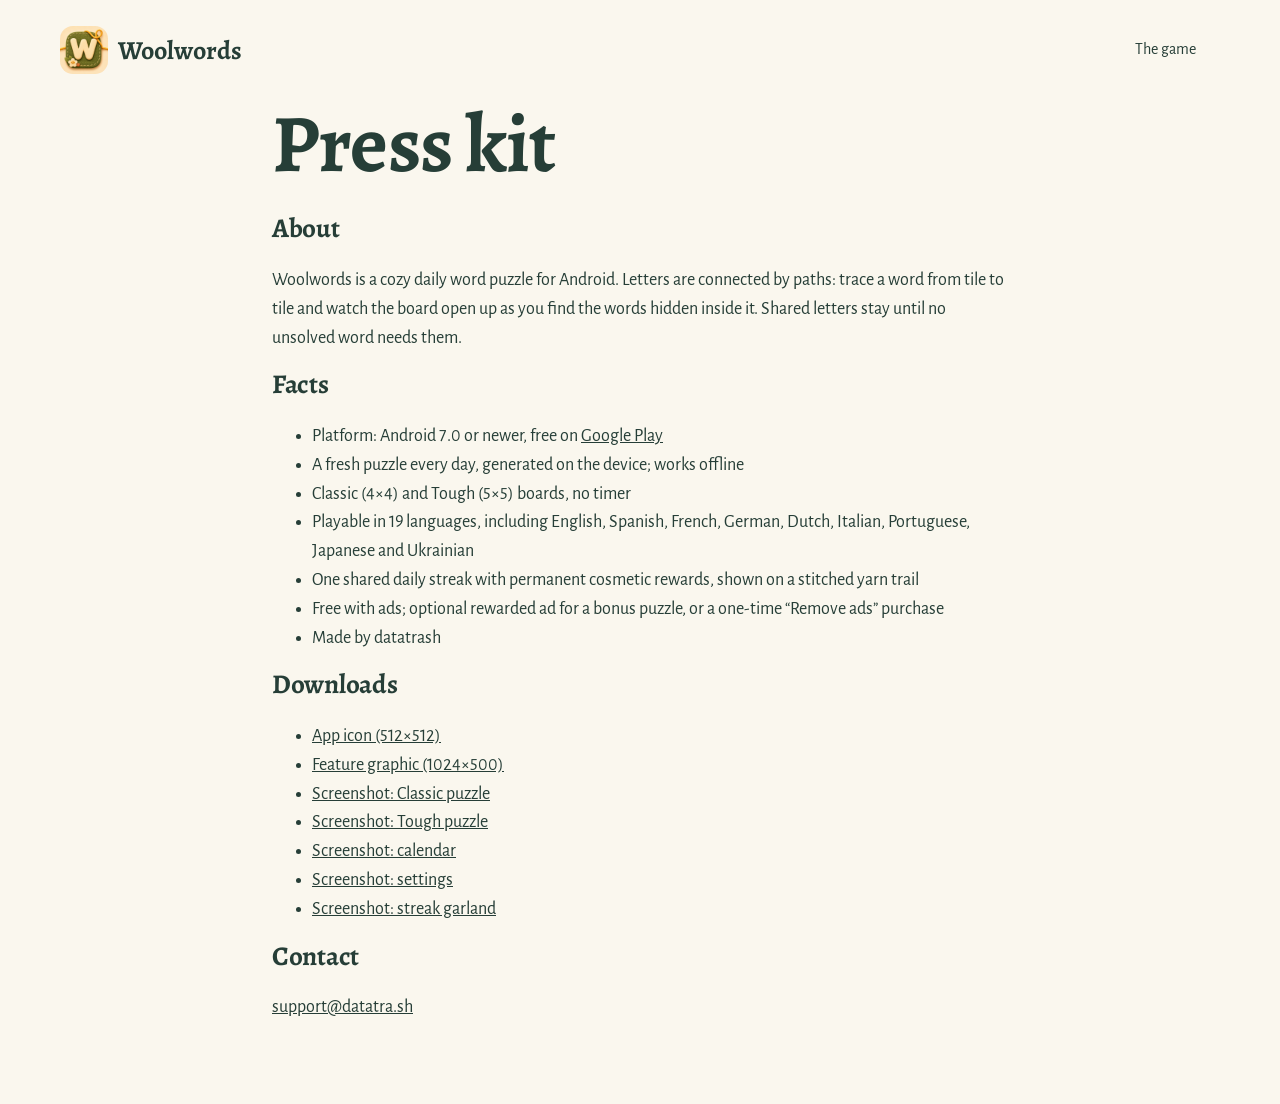
==== press/index.html @ 44db6ad4 "Add press kit page and Open Graph tags" ====
<!doctype html>
<html lang="en"><head><meta charset="utf-8"><meta name="viewport" content="width=device-width,initial-scale=1"><meta name="description" content="Press kit for Woolwords: a short description, facts, icon, feature graphic and screenshots."><meta name="theme-color" content="#f9f5e9"><meta property="og:type" content="website"><meta property="og:site_name" content="Woolwords"><meta property="og:title" content="Woolwords press kit"><meta property="og:description" content="Description, facts, icon, feature graphic and screenshots for Woolwords."><meta property="og:url" content="https://woolwords.datatra.sh/press/"><meta property="og:image" content="https://woolwords.datatra.sh/assets/og.png"><meta name="twitter:card" content="summary_large_image"><link rel="canonical" href="https://woolwords.datatra.sh/press/"><link rel="icon" href="/assets/icon.png?v=4"><link rel="stylesheet" href="/style.css?v=8"><title>Press kit — Woolwords</title></head><body><header class="wrap header"><a class="brand" href="/"><img src="/assets/icon.png?v=4" alt="" width="48" height="48"><span>Woolwords</span></a><nav aria-label="Main navigation"><a href="/">The game</a></nav></header>
<main class="wrap" style="max-width:46rem;padding-bottom:4rem">
<h1>Press kit</h1>
<h2>About</h2>
<p>Woolwords is a cozy daily word puzzle for Android. Letters are connected by paths: trace a word from tile to tile and watch the board open up as you find the words hidden inside it. Shared letters stay until no unsolved word needs them.</p>
<h2>Facts</h2>
<ul>
<li>Platform: Android 7.0 or newer, free on <a href="https://play.google.com/store/apps/details?id=sh.datatra.letterloom">Google Play</a></li>
<li>A fresh puzzle every day, generated on the device; works offline</li>
<li>Classic (4×4) and Tough (5×5) boards, no timer</li>
<li>Playable in 19 languages, including English, Spanish, French, German, Dutch, Italian, Portuguese, Japanese and Ukrainian</li>
<li>One shared daily streak with permanent cosmetic rewards, shown on a stitched yarn trail</li>
<li>Free with ads; optional rewarded ad for a bonus puzzle, or a one-time “Remove ads” purchase</li>
<li>Made by datatrash</li>
</ul>
<h2>Downloads</h2>
<ul>
<li><a href="/assets/press/icon-512.png">App icon (512×512)</a></li>
<li><a href="/assets/press/feature-graphic.png">Feature graphic (1024×500)</a></li>
<li><a href="/assets/press/screenshot-01-classic.png">Screenshot: Classic puzzle</a></li>
<li><a href="/assets/press/screenshot-02-tough.png">Screenshot: Tough puzzle</a></li>
<li><a href="/assets/press/screenshot-03-calendar.png">Screenshot: calendar</a></li>
<li><a href="/assets/press/screenshot-04-settings.png">Screenshot: settings</a></li>
<li><a href="/assets/press/screenshot-05-streak.png">Screenshot: streak garland</a></li>
</ul>
<h2>Contact</h2>
<p><a href="mailto:support@datatra.sh">support@datatra.sh</a></p>
</main></body></html>
---- style.css ----
@font-face{font-family:Alegreya;src:url('/assets/alegreya.ttf') format('truetype');font-weight:400 900;font-display:swap}
@font-face{font-family:'Alegreya Sans';src:url('/assets/alegreya-sans-regular.ttf') format('truetype');font-weight:400;font-display:swap}
@font-face{font-family:'Alegreya Sans';src:url('/assets/alegreya-sans-bold.ttf') format('truetype');font-weight:700;font-display:swap}

:root{--ink:#263e37;--muted:#5f7066;--accent:#a96e2c;--sage:#e8eee1;--paper:#faf7ee;--serif:Alegreya,'Hiragino Mincho ProN','Yu Mincho',Georgia,serif;--sans:'Alegreya Sans','Hiragino Sans','Yu Gothic',system-ui,sans-serif}
*{box-sizing:border-box}html{scroll-behavior:smooth}
body{margin:0;background:var(--paper);color:var(--ink);font:18px/1.6 var(--sans);font-variant-numeric:lining-nums}
a{color:inherit}a:focus-visible{outline:3px solid #a96e2c;outline-offset:5px}
.wrap{width:min(1160px,calc(100% - 64px));margin:auto}
h1,h2,h3,p{margin-top:0}
h1,h2,h3{font-family:var(--serif);font-weight:700;line-height:1.08;letter-spacing:-.01em}
h1 em,h2 em{font-style:italic;font-weight:500;color:var(--accent)}

.header{height:100px;display:flex;align-items:center;justify-content:space-between}
.brand{display:flex;align-items:center;gap:10px;text-decoration:none;font:700 26px var(--serif)}
.brand img{border-radius:13px}
nav{display:flex;align-items:center;gap:32px;font-size:16px}
nav a{text-decoration:none}nav a:hover{text-decoration:underline;text-underline-offset:5px}
.header nav{margin-left:auto;margin-right:24px}
.nav-contact{border:1px solid #b8c8b6;border-radius:30px;padding:9px 18px}

.hero{display:grid;grid-template-columns:1fr 1fr;align-items:center;min-height:600px;padding:20px 0 70px}
h1{font-size:clamp(54px,6.4vw,92px);margin:0 0 26px}
.hero-copy>p{font-size:21px;line-height:1.6;color:var(--muted);max-width:440px}
.hero-actions{display:flex;align-items:center;gap:25px;margin-top:32px}
.pill,.contact-button{display:inline-flex;align-items:center;background:#385b4b;color:#fff7e8;border-radius:40px;padding:14px 24px;font-size:16px;font-weight:700;text-decoration:none}
.text-link{font-size:16px;text-underline-offset:5px}
.hero-art{height:570px;position:relative;display:grid;place-items:center}
.art-blob{position:absolute;width:440px;height:440px;background:#dce8d4;border-radius:47% 53% 45% 55% / 54% 42% 58% 46%;transform:rotate(-12deg)}
.phone{position:relative;width:226px;border:8px solid #283e35;border-radius:34px;overflow:hidden;box-shadow:0 22px 50px #40594a35;transform:rotate(5deg);background:#fff}
.phone img{display:block;width:100%;height:auto}
.board-size{white-space:nowrap}

.how{padding:100px 0 110px;border-top:1px dashed #c9cfbb}
.section-intro{max-width:560px}
.section-intro h2,.mode-copy h2,.streak-copy h2{font-size:clamp(40px,5vw,62px);margin:0 0 18px}
.section-intro>p{color:var(--muted);font-size:20px}
.steps{display:grid;grid-template-columns:repeat(3,1fr);gap:48px;margin-top:56px;counter-reset:step}
.steps article{counter-increment:step}
.steps article::before{content:counter(step);display:block;font:italic 500 46px/1 var(--serif);color:var(--accent);margin-bottom:14px}
.steps h3{font-size:24px;margin-bottom:8px}
.steps p{color:var(--muted);margin:0}

.modes{background-color:var(--sage);background-image:repeating-linear-gradient(45deg,rgba(91,119,85,.035) 0,rgba(91,119,85,.035) 2px,transparent 2px,transparent 8px),repeating-linear-gradient(-45deg,rgba(255,255,255,.12) 0,rgba(255,255,255,.12) 2px,transparent 2px,transparent 8px);overflow:hidden}
.modes-inner{display:grid;grid-template-columns:1fr 1fr;align-items:center;min-height:620px;gap:65px}
.mode-art{height:570px;display:grid;place-items:center;position:relative}
.mode-ring{position:absolute;width:400px;height:400px;background:#d5e3ce;border-radius:50%}
.art-blob,.mode-ring{background-image:repeating-linear-gradient(45deg,rgba(91,119,85,.07) 0,rgba(91,119,85,.07) 2px,transparent 2px,transparent 9px),repeating-linear-gradient(-45deg,rgba(255,255,255,.18) 0,rgba(255,255,255,.18) 2px,transparent 2px,transparent 9px)}
.phone-dark{width:212px;transform:rotate(-7deg)}
.mode-copy>p{font-size:21px;color:var(--muted);max-width:460px}
.mode-copy>.mode-extra{font-size:17px;max-width:420px;border-left:2px solid #c9b59a;padding-left:18px;margin-top:28px}

.streaks{display:grid;grid-template-columns:1.1fr 1fr;gap:65px;align-items:center;padding:100px 0}
.streak-copy p{color:var(--muted);max-width:520px}
.streak-copy .streak-intro{font-size:21px;color:var(--ink)}
.streak-copy .s3{font-size:15px;margin:0}
.streak-art{position:relative;min-height:550px;display:grid;place-items:center}
.streak-halo{position:absolute;width:min(100%,390px);aspect-ratio:1;border-radius:50%;background:#f5e4c6;outline:1px dashed #bd9870;outline-offset:13px}
.streak-art .phone{width:235px;transform:rotate(3deg)}
.streak-milestones{display:flex;gap:10px;margin:28px 0 22px;flex-wrap:wrap}
.streak-milestones span{display:grid;place-items:center;width:38px;height:38px;border-radius:50%;background:#e5ecdd;font:700 14px var(--serif);color:#536f58}
.streak-milestones span:last-child{background:#f5e4c6;color:#8b592e}

.last{padding:80px 0 90px;display:flex;align-items:center;gap:30px;border-top:1px dashed #c9cfbb}
.last h2{font-size:clamp(36px,4vw,48px);margin-bottom:8px}
.last p{margin:0;color:var(--muted)}
.contact-button{margin-left:auto}

footer{border-top:1px solid #e8e7da}
.footer{min-height:110px;display:flex;align-items:center;gap:28px}
.footer .brand{font-size:22px}
.footer p{font-size:15px;color:#869187;margin:0}
.footer>div{margin-left:auto;display:flex;gap:25px;font-size:15px}
.footer a{text-decoration:none}

.language-select{max-width:190px;font:15px var(--sans);color:var(--ink);border:1px solid #b8c8b6;border-radius:25px;cursor:pointer;outline:1px dashed #8c9e87;outline-offset:-5px;background-color:var(--paper);background-image:repeating-linear-gradient(65deg,transparent 0 6px,#b8c8b612 6px 7px);padding:10px 14px}
.language-select:focus-visible{outline:2px solid #a96e2c;outline-offset:3px}

.eyebrow{font:italic 18px var(--serif);color:var(--accent)}
.policy{max-width:760px;margin:60px auto 100px;overflow-wrap:anywhere;hyphens:auto}
.policy h1{font-size:clamp(48px,6vw,70px);margin-top:10px}
.policy h2{font-size:28px;margin:42px 0 12px}
.policy p,.policy li{font-size:18px;line-height:1.7;color:#52695e}
.policy a{color:#8b592e}
.policy .updated{font-size:15px;color:#78877c}
.policy ul{padding-left:22px}

@media(max-width:760px){
  .wrap{width:min(100% - 36px,1160px)}
  .header{height:78px;gap:8px}
  .header nav{display:none}
  .header .language-select{max-width:calc(100% - 190px);min-width:0;font-size:14px}
  .hero{grid-template-columns:1fr;padding:30px 0 30px}
  .hero h1{font-size:56px}
  .hero-actions{flex-wrap:wrap;gap:16px 20px}
  .hero-art{height:440px}
  .art-blob{width:min(320px,80vw);height:min(320px,80vw)}
  .phone{width:175px;border-width:6px;border-radius:26px}
  .how{padding:70px 0}
  .steps{grid-template-columns:1fr;gap:32px;margin-top:40px}
  .modes-inner{grid-template-columns:1fr;gap:0;padding-bottom:65px}
  .mode-art{height:400px}
  .mode-ring{width:290px;height:290px}
  .phone-dark{width:165px}
  .streaks{grid-template-columns:1fr;padding:70px 0;gap:20px}
  .streak-art{min-height:445px}
  .streak-art .phone{width:190px}
  .streak-halo{width:min(85%,310px)}
  .streak-milestones{gap:7px}.streak-milestones span{width:34px;height:34px;font-size:13px}
  .last{padding:60px 0;flex-wrap:wrap}
  .contact-button{margin-left:0}
  .footer{align-items:flex-start;flex-direction:column;gap:12px;padding:30px 0}
  .footer>div{margin:5px 0 0}
  .policy{margin:40px auto 70px}
}
@media(prefers-reduced-motion:reduce){html{scroll-behavior:auto}}
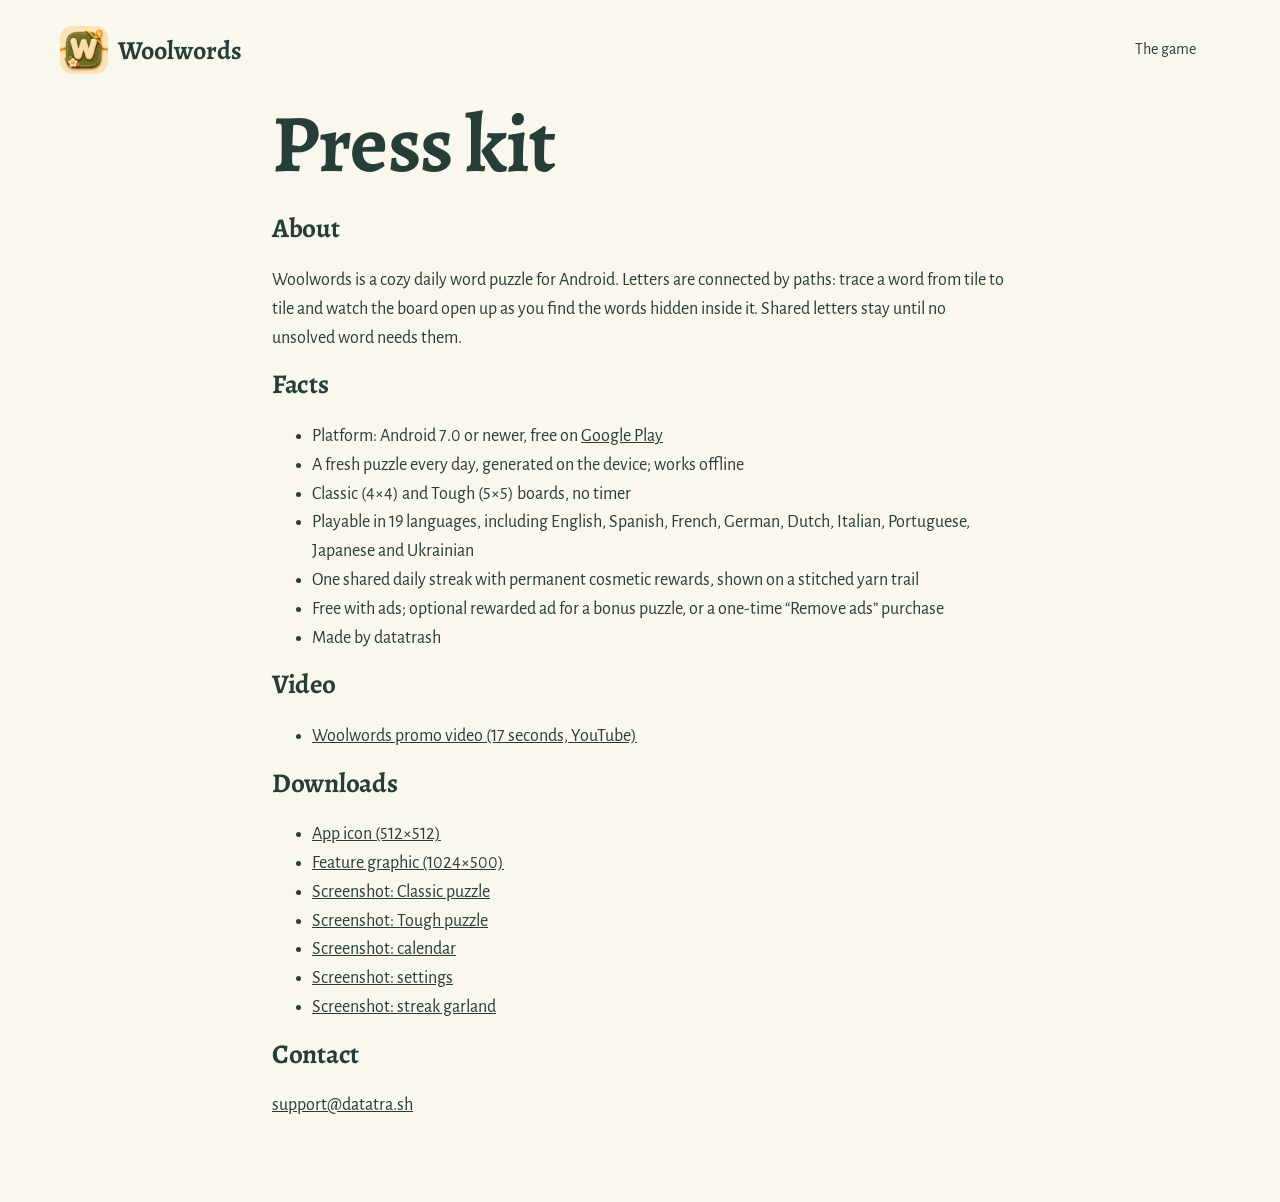
==== commit e10f94c2: "Add promo video link to the press kit" ====
--- a/press/index.html
+++ b/press/index.html
@@ -1,5 +1,5 @@
 <!doctype html>
-<html lang="en"><head><meta charset="utf-8"><meta name="viewport" content="width=device-width,initial-scale=1"><meta name="description" content="Press kit for Woolwords: a short description, facts, icon, feature graphic and screenshots."><meta name="theme-color" content="#f9f5e9"><meta property="og:type" content="website"><meta property="og:site_name" content="Woolwords"><meta property="og:title" content="Woolwords press kit"><meta property="og:description" content="Description, facts, icon, feature graphic and screenshots for Woolwords."><meta property="og:url" content="https://woolwords.datatra.sh/press/"><meta property="og:image" content="https://woolwords.datatra.sh/assets/og.png"><meta name="twitter:card" content="summary_large_image"><link rel="canonical" href="https://woolwords.datatra.sh/press/"><link rel="icon" href="/assets/icon.png?v=4"><link rel="stylesheet" href="/style.css?v=8"><title>Press kit — Woolwords</title></head><body><header class="wrap header"><a class="brand" href="/"><img src="/assets/icon.png?v=4" alt="" width="48" height="48"><span>Woolwords</span></a><nav aria-label="Main navigation"><a href="/">The game</a></nav></header>
+<html lang="en"><head><meta charset="utf-8"><meta name="viewport" content="width=device-width,initial-scale=1"><meta name="description" content="Press kit for Woolwords: a short description, facts, icon, feature graphic and screenshots."><meta name="theme-color" content="#f9f5e9"><meta property="og:type" content="website"><meta property="og:site_name" content="Woolwords"><meta property="og:title" content="Woolwords press kit"><meta property="og:description" content="Description, facts, icon, feature graphic and screenshots for Woolwords."><meta property="og:url" content="https://woolwords.datatra.sh/press/"><meta property="og:image" content="https://woolwords.datatra.sh/assets/og.png"><meta name="twitter:card" content="summary_large_image"><link rel="canonical" href="https://woolwords.datatra.sh/press/"><link rel="icon" href="/assets/icon.png?v=4"><link rel="stylesheet" href="/style.css?v=9"><title>Press kit — Woolwords</title></head><body><header class="wrap header"><a class="brand" href="/"><img src="/assets/icon.png?v=4" alt="" width="48" height="48"><span>Woolwords</span></a><nav aria-label="Main navigation"><a href="/">The game</a></nav></header>
 <main class="wrap" style="max-width:46rem;padding-bottom:4rem">
 <h1>Press kit</h1>
 <h2>About</h2>
@@ -14,6 +14,10 @@
 <li>Free with ads; optional rewarded ad for a bonus puzzle, or a one-time “Remove ads” purchase</li>
 <li>Made by datatrash</li>
 </ul>
+<h2>Video</h2>
+<ul>
+<li><a href="https://www.youtube.com/watch?v=5S6qKYjzd7g">Woolwords promo video (17 seconds, YouTube)</a></li>
+</ul>
 <h2>Downloads</h2>
 <ul>
 <li><a href="/assets/press/icon-512.png">App icon (512×512)</a></li>
--- a/style.css
+++ b/style.css
@@ -9,7 +9,7 @@
 .wrap{width:min(1160px,calc(100% - 64px));margin:auto}
 h1,h2,h3,p{margin-top:0}
 h1,h2,h3{font-family:var(--serif);font-weight:700;line-height:1.08;letter-spacing:-.01em}
-h1 em,h2 em{font-style:italic;font-weight:500;color:var(--accent)}
+h1 em,h2 em{font-style:normal;font-weight:inherit;color:inherit}
 
 .header{height:100px;display:flex;align-items:center;justify-content:space-between}
 .brand{display:flex;align-items:center;gap:10px;text-decoration:none;font:700 26px var(--serif)}
@@ -37,7 +37,7 @@
 .section-intro>p{color:var(--muted);font-size:20px}
 .steps{display:grid;grid-template-columns:repeat(3,1fr);gap:48px;margin-top:56px;counter-reset:step}
 .steps article{counter-increment:step}
-.steps article::before{content:counter(step);display:block;font:italic 500 46px/1 var(--serif);color:var(--accent);margin-bottom:14px}
+.steps article::before{content:counter(step);display:block;font:700 46px/1 var(--serif);color:var(--ink);margin-bottom:14px}
 .steps h3{font-size:24px;margin-bottom:8px}
 .steps p{color:var(--muted);margin:0}
 
@@ -76,7 +76,7 @@
 .language-select{max-width:190px;font:15px var(--sans);color:var(--ink);border:1px solid #b8c8b6;border-radius:25px;cursor:pointer;outline:1px dashed #8c9e87;outline-offset:-5px;background-color:var(--paper);background-image:repeating-linear-gradient(65deg,transparent 0 6px,#b8c8b612 6px 7px);padding:10px 14px}
 .language-select:focus-visible{outline:2px solid #a96e2c;outline-offset:3px}
 
-.eyebrow{font:italic 18px var(--serif);color:var(--accent)}
+.eyebrow{font:18px var(--serif);color:var(--muted)}
 .policy{max-width:760px;margin:60px auto 100px;overflow-wrap:anywhere;hyphens:auto}
 .policy h1{font-size:clamp(48px,6vw,70px);margin-top:10px}
 .policy h2{font-size:28px;margin:42px 0 12px}
